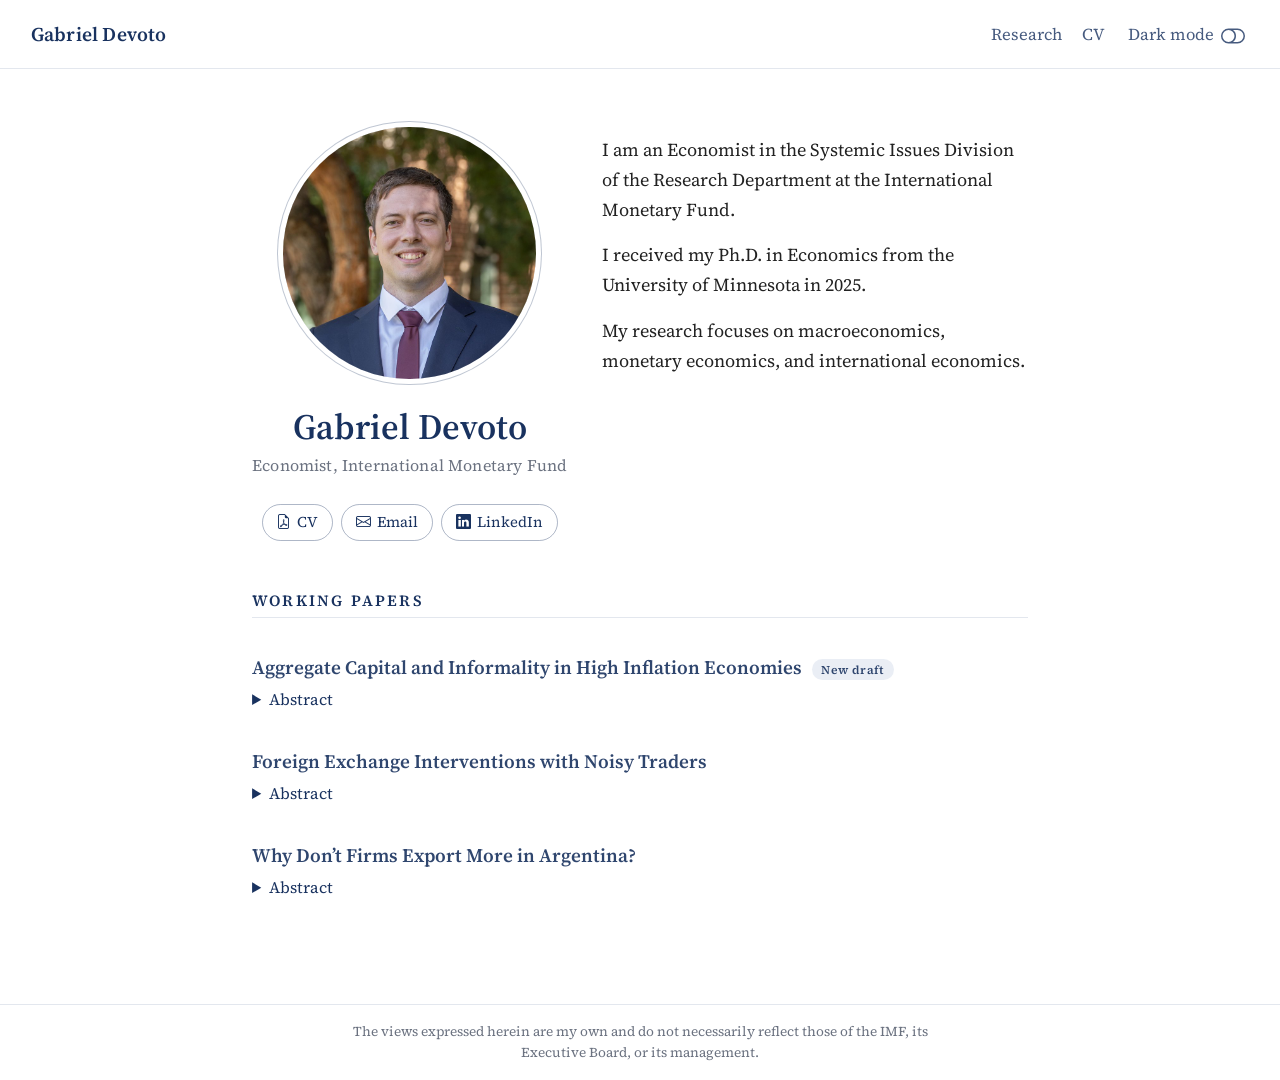
==== index.html @ 104070ec "Built site for gh-pages" ====
<!DOCTYPE html>
<html xmlns="http://www.w3.org/1999/xhtml" lang="en" xml:lang="en"><head>

<meta charset="utf-8">
<meta name="generator" content="quarto-1.10.19">

<meta name="viewport" content="width=device-width, initial-scale=1.0, user-scalable=yes">

<meta name="description" content="Economist at the International Monetary Fund. Research in macroeconomics, monetary economics, and international economics.">

<title>Gabriel Devoto</title>
<style>
/* Default styles provided by pandoc.
** See https://pandoc.org/MANUAL.html#variables-for-html for config info.
*/
span.smallcaps{font-variant: small-caps;}
div.columns{display: flex; gap: 1.5em;}
div.column{flex: auto;}
@media screen {
div.columns{gap: min(4vw, 1.5em);}
div.column{overflow-x: auto;}
}
div.hanging-indent{margin-left: 1.5em; text-indent: -1.5em;}
ul.task-list{list-style: none;}
ul.task-list li input[type="checkbox"] {
  width: 0.8em;
  margin: 0 0.8em 0.2em -1em; /* quarto-specific, see https://github.com/quarto-dev/quarto-cli/issues/4556 */ 
  vertical-align: middle;
}
</style>


<script src="site_libs/quarto-nav/quarto-nav.js"></script>
<script src="site_libs/quarto-nav/headroom.min.js"></script>
<link href="./files/favicon.png" rel="icon" type="image/png">
<script src="site_libs/clipboard/clipboard.min.js"></script>
<script src="site_libs/quarto-html/quarto.js" type="module"></script>
<script src="site_libs/quarto-html/tabsets/tabsets.js" type="module"></script>
<script src="site_libs/quarto-html/popper.min.js"></script>
<script src="site_libs/quarto-html/tippy.umd.min.js"></script>
<link href="site_libs/quarto-html/tippy.css" rel="stylesheet">
<link href="site_libs/quarto-html/quarto-syntax-highlighting-bf27225e3a48a9273f3daa8f8e829971.css" rel="stylesheet" class="quarto-color-scheme" id="quarto-text-highlighting-styles">
<link href="site_libs/quarto-html/quarto-syntax-highlighting-dark-b626d73c4c936ccc3cb08be7d45d1df6.css" rel="stylesheet" class="quarto-color-scheme quarto-color-alternate" id="quarto-text-highlighting-styles">
<link href="site_libs/quarto-html/quarto-syntax-highlighting-bf27225e3a48a9273f3daa8f8e829971.css" rel="stylesheet" class="quarto-color-scheme-extra" id="quarto-text-highlighting-styles">
<script src="site_libs/bootstrap/bootstrap.min.js"></script>
<link href="site_libs/bootstrap/bootstrap-icons.css" rel="stylesheet">
<link href="site_libs/bootstrap/bootstrap-cf695fc1004682069be15db7f756d739.min.css" rel="stylesheet" append-hash="true" class="quarto-color-scheme" id="quarto-bootstrap" data-mode="light">
<link href="site_libs/bootstrap/bootstrap-dark-0b11430e4add852a2f3c5b85a2364f93.min.css" rel="stylesheet" append-hash="true" class="quarto-color-scheme quarto-color-alternate" id="quarto-bootstrap" data-mode="dark">
<link href="site_libs/bootstrap/bootstrap-cf695fc1004682069be15db7f756d739.min.css" rel="stylesheet" append-hash="true" class="quarto-color-scheme-extra" id="quarto-bootstrap" data-mode="light">
<script id="quarto-search-options" type="application/json">{
  "language": {
    "search-no-results-text": "No results",
    "search-matching-documents-text": "matching documents",
    "search-copy-link-title": "Copy link to search",
    "search-hide-matches-text": "Hide additional matches",
    "search-more-match-text": "more match in this document",
    "search-more-matches-text": "more matches in this document",
    "search-clear-button-title": "Clear",
    "search-text-placeholder": "",
    "search-detached-cancel-button-title": "Cancel",
    "search-submit-button-title": "Submit",
    "search-label": "Search"
  }
}</script>


<meta property="og:title" content="Gabriel Devoto">
<meta property="og:description" content="Economist at the International Monetary Fund. Research in macroeconomics, monetary economics, and international economics.">
<meta property="og:image" content="https://gabrieldevoto.com/files/share-card.png">
<meta property="og:site_name" content="Gabriel Devoto">
<meta property="og:image:height" content="630">
<meta property="og:image:width" content="1200">
<meta name="twitter:title" content="Gabriel Devoto">
<meta name="twitter:description" content="Economist at the International Monetary Fund. Research in macroeconomics, monetary economics, and international economics.">
<meta name="twitter:image" content="https://gabrieldevoto.com/files/share-card.png">
<meta name="twitter:image-height" content="630">
<meta name="twitter:image-width" content="1200">
<meta name="twitter:card" content="summary_large_image">
</head>

<body class="nav-fixed fullcontent quarto-light"><script id="quarto-html-before-body" type="application/javascript">
    const toggleBodyColorMode = (bsSheetEl) => {
      const mode = bsSheetEl.getAttribute("data-mode");
      const bodyEl = window.document.querySelector("body");
      if (mode === "dark") {
        bodyEl.classList.add("quarto-dark");
        bodyEl.classList.remove("quarto-light");
      } else {
        bodyEl.classList.add("quarto-light");
        bodyEl.classList.remove("quarto-dark");
      }
    }
    const toggleBodyColorPrimary = () => {
      const bsSheetEl = window.document.querySelector("link#quarto-bootstrap:not([rel=disabled-stylesheet])");
      if (bsSheetEl) {
        toggleBodyColorMode(bsSheetEl);
      }
    }
    const setColorSchemeToggle = (alternate) => {
      const toggles = window.document.querySelectorAll('.quarto-color-scheme-toggle');
      for (let i=0; i < toggles.length; i++) {
        const toggle = toggles[i];
        if (toggle) {
          if (alternate) {
            toggle.classList.add("alternate");
          } else {
            toggle.classList.remove("alternate");
          }
        }
      }
    };
    const toggleColorMode = (alternate) => {
      // Switch the stylesheets
      const primaryStylesheets = window.document.querySelectorAll('link.quarto-color-scheme:not(.quarto-color-alternate)');
      const alternateStylesheets = window.document.querySelectorAll('link.quarto-color-scheme.quarto-color-alternate');
      manageTransitions('#quarto-margin-sidebar .nav-link', false);
      if (alternate) {
        // note: dark is layered on light, we don't disable primary!
        enableStylesheet(alternateStylesheets);
        for (const sheetNode of alternateStylesheets) {
          if (sheetNode.id === "quarto-bootstrap") {
            toggleBodyColorMode(sheetNode);
          }
        }
      } else {
        disableStylesheet(alternateStylesheets);
        enableStylesheet(primaryStylesheets)
        toggleBodyColorPrimary();
      }
      manageTransitions('#quarto-margin-sidebar .nav-link', true);
      // Switch the toggles
      setColorSchemeToggle(alternate)
      // Hack to workaround the fact that safari doesn't
      // properly recolor the scrollbar when toggling (#1455)
      if (navigator.userAgent.indexOf('Safari') > 0 && navigator.userAgent.indexOf('Chrome') == -1) {
        manageTransitions("body", false);
        window.scrollTo(0, 1);
        setTimeout(() => {
          window.scrollTo(0, 0);
          manageTransitions("body", true);
        }, 40);
      }
    }
    const disableStylesheet = (stylesheets) => {
      for (let i=0; i < stylesheets.length; i++) {
        const stylesheet = stylesheets[i];
        stylesheet.rel = 'disabled-stylesheet';
      }
    }
    const enableStylesheet = (stylesheets) => {
      for (let i=0; i < stylesheets.length; i++) {
        const stylesheet = stylesheets[i];
        if(stylesheet.rel !== 'stylesheet') { // for Chrome, which will still FOUC without this check
          stylesheet.rel = 'stylesheet';
        }
      }
    }
    const manageTransitions = (selector, allowTransitions) => {
      const els = window.document.querySelectorAll(selector);
      for (let i=0; i < els.length; i++) {
        const el = els[i];
        if (allowTransitions) {
          el.classList.remove('notransition');
        } else {
          el.classList.add('notransition');
        }
      }
    }
    const isFileUrl = () => {
      return window.location.protocol === 'file:';
    }
    const hasAlternateSentinel = () => {
      let styleSentinel = getColorSchemeSentinel();
      if (styleSentinel !== null) {
        return styleSentinel === "alternate";
      } else {
        return false;
      }
    }
    const setStyleSentinel = (alternate) => {
      const value = alternate ? "alternate" : "default";
      if (!isFileUrl()) {
        window.localStorage.setItem("quarto-color-scheme", value);
      } else {
        localAlternateSentinel = value;
      }
    }
    const getColorSchemeSentinel = () => {
      if (!isFileUrl()) {
        const storageValue = window.localStorage.getItem("quarto-color-scheme");
        return storageValue != null ? storageValue : localAlternateSentinel;
      } else {
        return localAlternateSentinel;
      }
    }
    const toggleGiscusIfUsed = (isAlternate, darkModeDefault) => {
      const baseTheme = document.querySelector('#giscus-base-theme')?.value ?? 'light';
      const alternateTheme = document.querySelector('#giscus-alt-theme')?.value ?? 'dark';
      let newTheme = '';
      if(authorPrefersDark) {
        newTheme = isAlternate ? baseTheme : alternateTheme;
      } else {
        newTheme = isAlternate ? alternateTheme : baseTheme;
      }
      const changeGiscusTheme = () => {
        // From: https://github.com/giscus/giscus/issues/336
        const sendMessage = (message) => {
          const iframe = document.querySelector('iframe.giscus-frame');
          if (!iframe) return;
          iframe.contentWindow.postMessage({ giscus: message }, 'https://giscus.app');
        }
        sendMessage({
          setConfig: {
            theme: newTheme
          }
        });
      }
      const isGiscussLoaded = window.document.querySelector('iframe.giscus-frame') !== null;
      if (isGiscussLoaded) {
        changeGiscusTheme();
      }
    };
    const authorPrefersDark = false;
    const queryPrefersDark = window.matchMedia('(prefers-color-scheme: dark)');
    const darkModeDefault = queryPrefersDark.matches;
      document.querySelector('link#quarto-text-highlighting-styles.quarto-color-scheme-extra').rel = 'disabled-stylesheet';
      document.querySelector('link#quarto-bootstrap.quarto-color-scheme-extra').rel = 'disabled-stylesheet';
    let localAlternateSentinel = darkModeDefault ? 'alternate' : 'default';
    // Dark / light mode switch
    window.quartoToggleColorScheme = () => {
      // Read the current dark / light value
      let toAlternate = !hasAlternateSentinel();
      toggleColorMode(toAlternate);
      setStyleSentinel(toAlternate);
      toggleGiscusIfUsed(toAlternate, darkModeDefault);
      window.dispatchEvent(new Event('resize'));
    };
    queryPrefersDark.addEventListener("change", e => {
      if(window.localStorage.getItem("quarto-color-scheme") !== null)
        return;
      const alternate = e.matches
      toggleColorMode(alternate);
      localAlternateSentinel = e.matches ? 'alternate' : 'default'; // this is used alongside local storage!
      toggleGiscusIfUsed(alternate, darkModeDefault);
    });
    // Switch to dark mode if need be
    if (hasAlternateSentinel()) {
      toggleColorMode(true);
    } else {
      toggleColorMode(false);
    }
  </script>

<div id="quarto-search-results"></div>
  <header id="quarto-header" class="headroom fixed-top">
    <nav class="navbar navbar-expand-lg " data-bs-theme="dark">
      <div class="navbar-container container-fluid">
      <div class="navbar-brand-container mx-auto">
    <a class="navbar-brand" href="./index.html">
    <span class="navbar-title">Gabriel Devoto</span>
    </a>
  </div>
          <button class="navbar-toggler" type="button" data-bs-toggle="collapse" data-bs-target="#navbarCollapse" aria-controls="navbarCollapse" role="menu" aria-expanded="false" aria-label="Toggle navigation" onclick="if (window.quartoToggleHeadroom) { window.quartoToggleHeadroom(); }">
  <span class="navbar-toggler-icon"></span>
</button>
          <div class="collapse navbar-collapse" id="navbarCollapse">
            <ul class="navbar-nav navbar-nav-scroll ms-auto">
  <li class="nav-item">
    <a class="nav-link" href="./index.html#research"> 
<span class="menu-text">Research</span></a>
  </li>  
  <li class="nav-item">
    <a class="nav-link" href="./files/Devoto_CV.pdf"> 
<span class="menu-text">CV</span></a>
  </li>  
</ul>
          </div> <!-- /navcollapse -->
            <div class="quarto-navbar-tools">
  <a href="" class="quarto-color-scheme-toggle quarto-navigation-tool  px-1" onclick="window.quartoToggleColorScheme(); return false;" title="Toggle dark mode"><i class="bi"></i></a>
</div>
      </div> <!-- /container-fluid -->
    </nav>
</header>
<!-- content -->
<div id="quarto-content" class="quarto-container page-columns page-rows-contents page-layout-article page-navbar">
<!-- sidebar -->
<!-- margin-sidebar -->
    
<!-- main -->
<main class="content" id="quarto-document-content">





<div class="quarto-about-trestles">
  <div class="about-entity">
    <img src="files/photo.jpg" class="about-image
  round " style="height: 14em; width: 14em;">
<header id="title-block-header" class="quarto-title-block default">
<div class="quarto-title">
<h1 class="title">Gabriel Devoto</h1>
<p class="subtitle lead">Economist, International Monetary Fund</p>
</div>
<div>
  <div class="description">
    Economist at the International Monetary Fund. Research in macroeconomics, monetary economics, and international economics.
  </div>
</div>
<div class="quarto-title-meta">
  </div>
</header>
    <div class="about-links">
  <a href="/files/Devoto_CV.pdf" class="about-link" rel="" target="">
    <i class="bi bi-file-earmark-pdf"></i>
     <span class="about-link-text">CV</span>
  </a>
  <a href="mailto:gdevoto@imf.org" class="about-link" rel="" target="">
    <i class="bi bi-envelope"></i>
     <span class="about-link-text">Email</span>
  </a>
  <a href="https://www.linkedin.com/in/gabriel-devoto" class="about-link" rel="" target="">
    <i class="bi bi-linkedin"></i>
     <span class="about-link-text">LinkedIn</span>
  </a>
</div>
  </div>
  <div class="about-contents"><div id="about">
<p>I am an Economist in the Systemic Issues Division of the Research Department at the International Monetary Fund.</p>
<p>I received my Ph.D.&nbsp;in Economics from the University of Minnesota in 2025.</p>
<p>My research focuses on macroeconomics, monetary economics, and international economics.</p>
</div></div>
</div>

<section id="research" class="level2">
<h2 data-anchor-id="research">Working Papers</h2>
<section id="aggregate-capital-and-informality-in-high-inflation-economies-new-draft" class="level3">
<h3 data-anchor-id="aggregate-capital-and-informality-in-high-inflation-economies-new-draft"><a href="https://drive.google.com/file/d/1wWmxeWGpGfh-2S6nsYVg4EsDpPeUU4Yw/view">Aggregate Capital and Informality in High Inflation Economies</a> <span class="tag">New draft</span></h3>
<details>
<summary>
Abstract
</summary>
<p>Inflation is widely viewed as a tax on the cash-intensive informal sector, suggesting that inflation discourages informality. I show that the opposite can hold in general equilibrium. Inflation taxes cash holdings, but seigniorage is rebated as lump-sum transfers that do not fully compensate cash-heavy households, who respond by saving less in interest-bearing assets. The resulting contraction in loanable funds raises the cost of capital, which disproportionately hurts capital-intensive formal firms and expands the informal sector through a Stolper-Samuelson mechanism. Cross-country data from 157 countries over 1980-2020 confirm that inflation, financial underdevelopment, and informality form a robust triangle; controlling for credit absorbs 37% of the inflation-informality association. Using the staggered adoption of inflation targeting across 42 countries as quasi-experimental variation, I find that IT reduces informality by 3-4 log points, with inflation falling first, credit expanding over 5-10 years, and informality declining only after 5-15 years. A heterogeneous-agent model with incomplete markets and cash-in-advance constraints delivers an exact sufficient condition for when inflation increases informality, expressed in primitive parameters, and a calibrated version matches the cross-country relationship quantitatively.</p>
</details>
</section>
<section id="foreign-exchange-interventions-with-noisy-traders" class="level3">
<h3 data-anchor-id="foreign-exchange-interventions-with-noisy-traders"><a href="https://drive.google.com/file/d/1Mh8I6JTVbpzV7BcVRfz-9a3JML-yKLLV/view?usp=sharing">Foreign Exchange Interventions with Noisy Traders</a></h3>
<details>
<summary>
Abstract
</summary>
<p>This paper focuses on a Central Bank that seeks to profit from trading against irrational noisy traders but cannot directly observe their positions as they blend in with rational traders that are going against the noise themselves. The optimal strategy for the Central Bank is to trade against the remaining noise partially, but this results in an inefficiently small position size. With complete information, targeting the actual noise is optimal for higher expected profits. If the Central Bank had a prior on the net open position limit of the rational traders, it would target more than the remaining observable noise. I prove that the Central Bank can learn to differentiate actual noise from rational traders by fixing the prior for many periods, computing the sample variance of the observable noise, and comparing it with the actual noise variance. Finally, if rational traders have better information than the Central Bank about the future real exchange rate, intervening in the market may result in negative expected profits, so total inaction may be recommendable.</p>
</details>
</section>
<section id="why-dont-firms-export-more-in-argentina" class="level3">
<h3 data-anchor-id="why-dont-firms-export-more-in-argentina"><a href="https://drive.google.com/file/d/1UkgVfSx5r5jIrnHkDDnFOxoAJ0DdPIlg/view?usp=sharing">Why Don’t Firms Export More in Argentina?</a></h3>
<details>
<summary>
Abstract
</summary>
<p>I document that the increase in prices and not in quantities are driving the rise in the value of exports of goods in Argentina in this century. I also show the country’s poor performance in capital formation, the low value of its market capitalization, and the tendency of consumers to save and firms to borrow in foreign currency. These three forces could help explain why Argentina is not exporting more. To understand the mechanisms, I build a model in which financial constraints and external debt will keep the economy closer relative to the same economy unconstrained. Moreover, this constrained economy allows for multiple equilibria, which could open room for optimal policy intervention. The critical channel driving the results is the low capital creation arising from high real exchange rates and the balance-sheet effect, affecting future consumers’ wages through a decrease in the installed capital and its price, which forces the economy to appreciate in the future to compensate for that drop in income and keep the balance of payments in equilibrium. An economy “trapped” in a bad pace will initially export more due to high real exchange rates. Still, it will eventually be forced out of the international markets due to insufficient capital stock.</p>
</details>



</section>
</section>

</main> <!-- /main -->
<script>
  // Show the email address on hover, for visitors without a mail app
  document.querySelectorAll('a[href^="mailto:"]').forEach(function (a) {
    a.title = a.getAttribute('href').replace('mailto:', '');
  });
</script>
<script id="quarto-html-after-body" type="application/javascript">
  window.document.addEventListener("DOMContentLoaded", function (event) {
    // Ensure there is a toggle, if there isn't float one in the top right
    if (window.document.querySelector('.quarto-color-scheme-toggle') === null) {
      const a = window.document.createElement('a');
      a.classList.add('top-right');
      a.classList.add('quarto-color-scheme-toggle');
      a.href = "";
      a.onclick = function() { try { window.quartoToggleColorScheme(); } catch {} return false; };
      const i = window.document.createElement("i");
      i.classList.add('bi');
      a.appendChild(i);
      window.document.body.appendChild(a);
    }
    setColorSchemeToggle(hasAlternateSentinel())
    const isCodeAnnotation = (el) => {
      for (const clz of el.classList) {
        if (clz.startsWith('code-annotation-')) {                     
          return true;
        }
      }
      return false;
    }
    const onCopySuccess = function(e) {
      // button target
      const button = e.trigger;
      // don't keep focus
      button.blur();
      // flash "checked"
      button.classList.add('code-copy-button-checked');
      var currentTitle = button.getAttribute("title");
      button.setAttribute("title", "Copied!");
      let tooltip;
      if (window.bootstrap) {
        button.setAttribute("data-bs-toggle", "tooltip");
        button.setAttribute("data-bs-placement", "left");
        button.setAttribute("data-bs-title", "Copied!");
        tooltip = new bootstrap.Tooltip(button, 
          { trigger: "manual", 
            customClass: "code-copy-button-tooltip",
            offset: [0, -8]});
        tooltip.show();    
      }
      setTimeout(function() {
        if (tooltip) {
          tooltip.hide();
          button.removeAttribute("data-bs-title");
          button.removeAttribute("data-bs-toggle");
          button.removeAttribute("data-bs-placement");
        }
        button.setAttribute("title", currentTitle);
        button.classList.remove('code-copy-button-checked');
      }, 1000);
      // clear code selection
      e.clearSelection();
    }
    const getTextToCopy = function(trigger) {
      const outerScaffold = trigger.parentElement.cloneNode(true);
      const codeEl = outerScaffold.querySelector('code');
      for (const childEl of codeEl.children) {
        if (isCodeAnnotation(childEl)) {
          childEl.remove();
        }
      }
      return codeEl.innerText;
    }
    const clipboard = new window.ClipboardJS('.code-copy-button:not([data-in-quarto-modal])', {
      text: getTextToCopy
    });
    clipboard.on('success', onCopySuccess);
    if (window.document.getElementById('quarto-embedded-source-code-modal')) {
      const clipboardModal = new window.ClipboardJS('.code-copy-button[data-in-quarto-modal]', {
        text: getTextToCopy,
        container: window.document.getElementById('quarto-embedded-source-code-modal')
      });
      clipboardModal.on('success', onCopySuccess);
    }
      var localhostRegex = new RegExp(/^(?:http|https):\/\/localhost\:?[0-9]*\//);
      var mailtoRegex = new RegExp(/^mailto:/);
        var filterRegex = new RegExp("https:\/\/gabrieldevoto\.com");
      var isInternal = (href) => {
          return filterRegex.test(href) || localhostRegex.test(href) || mailtoRegex.test(href);
      }
      // Inspect non-navigation links and adorn them if external
     var links = window.document.querySelectorAll('a[href]:not(.nav-link):not(.navbar-brand):not(.toc-action):not(.sidebar-link):not(.sidebar-item-toggle):not(.pagination-link):not(.no-external):not([aria-hidden]):not(.dropdown-item):not(.quarto-navigation-tool):not(.about-link)');
      for (var i=0; i<links.length; i++) {
        const link = links[i];
        if (!isInternal(link.href)) {
          // undo the damage that might have been done by quarto-nav.js in the case of
          // links that we want to consider external
          if (link.dataset.originalHref !== undefined) {
            link.href = link.dataset.originalHref;
          }
        }
      }
    function tippyHover(el, contentFn, onTriggerFn, onUntriggerFn) {
      const config = {
        allowHTML: true,
        maxWidth: 500,
        delay: 100,
        arrow: false,
        appendTo: function(el) {
            return el.parentElement;
        },
        interactive: true,
        interactiveBorder: 10,
        theme: 'quarto',
        placement: 'bottom-start',
      };
      if (contentFn) {
        config.content = contentFn;
      }
      if (onTriggerFn) {
        config.onTrigger = onTriggerFn;
      }
      if (onUntriggerFn) {
        config.onUntrigger = onUntriggerFn;
      }
      window.tippy(el, config); 
    }
    const noterefs = window.document.querySelectorAll('a[role="doc-noteref"]');
    for (var i=0; i<noterefs.length; i++) {
      const ref = noterefs[i];
      tippyHover(ref, function() {
        // use id or data attribute instead here
        let href = ref.getAttribute('data-footnote-href') || ref.getAttribute('href');
        try { href = new URL(href).hash; } catch {}
        const id = href.replace(/^#\/?/, "");
        const note = window.document.getElementById(id);
        if (note) {
          return note.innerHTML;
        } else {
          return "";
        }
      });
    }
    const xrefs = window.document.querySelectorAll('a.quarto-xref');
    const processXRef = (id, note) => {
      // Strip column container classes
      const stripColumnClz = (el) => {
        el.classList.remove("page-full", "page-columns");
        if (el.children) {
          for (const child of el.children) {
            stripColumnClz(child);
          }
        }
      }
      stripColumnClz(note)
      if (id === null || id.startsWith('sec-')) {
        // Special case sections, only their first couple elements
        const container = document.createElement("div");
        if (note.children && note.children.length > 2) {
          container.appendChild(note.children[0].cloneNode(true));
          for (let i = 1; i < note.children.length; i++) {
            const child = note.children[i];
            if (child.tagName === "P" && child.innerText === "") {
              continue;
            } else {
              container.appendChild(child.cloneNode(true));
              break;
            }
          }
          if (window.Quarto?.typesetMath) {
            window.Quarto.typesetMath(container);
          }
          return container.innerHTML
        } else {
          if (window.Quarto?.typesetMath) {
            window.Quarto.typesetMath(note);
          }
          return note.innerHTML;
        }
      } else {
        // Remove any anchor links if they are present
        const anchorLink = note.querySelector('a.anchorjs-link');
        if (anchorLink) {
          anchorLink.remove();
        }
        if (window.Quarto?.typesetMath) {
          window.Quarto.typesetMath(note);
        }
        if (note.classList.contains("callout")) {
          return note.outerHTML;
        } else {
          return note.innerHTML;
        }
      }
    }
    for (var i=0; i<xrefs.length; i++) {
      const xref = xrefs[i];
      tippyHover(xref, undefined, function(instance) {
        instance.disable();
        let url = xref.getAttribute('href');
        let hash = undefined; 
        if (url.startsWith('#')) {
          hash = url;
        } else {
          try { hash = new URL(url).hash; } catch {}
        }
        if (hash) {
          const id = hash.replace(/^#\/?/, "");
          const note = window.document.getElementById(id);
          if (note !== null) {
            try {
              const html = processXRef(id, note.cloneNode(true));
              instance.setContent(html);
            } finally {
              instance.enable();
              instance.show();
            }
          } else {
            // See if we can fetch this
            fetch(url.split('#')[0])
            .then(res => res.text())
            .then(html => {
              const parser = new DOMParser();
              const htmlDoc = parser.parseFromString(html, "text/html");
              const note = htmlDoc.getElementById(id);
              if (note !== null) {
                const html = processXRef(id, note);
                instance.setContent(html);
              } 
            }).finally(() => {
              instance.enable();
              instance.show();
            });
          }
        } else {
          // See if we can fetch a full url (with no hash to target)
          // This is a special case and we should probably do some content thinning / targeting
          fetch(url)
          .then(res => res.text())
          .then(html => {
            const parser = new DOMParser();
            const htmlDoc = parser.parseFromString(html, "text/html");
            const note = htmlDoc.querySelector('main.content');
            if (note !== null) {
              // This should only happen for chapter cross references
              // (since there is no id in the URL)
              // remove the first header
              if (note.children.length > 0 && note.children[0].tagName === "HEADER") {
                note.children[0].remove();
              }
              const html = processXRef(null, note);
              instance.setContent(html);
            } 
          }).finally(() => {
            instance.enable();
            instance.show();
          });
        }
      }, function(instance) {
      });
    }
        let selectedAnnoteEl;
        const selectorForAnnotation = ( cell, annotation) => {
          let cellAttr = 'data-code-cell="' + cell + '"';
          let lineAttr = 'data-code-annotation="' +  annotation + '"';
          const selector = 'span[' + cellAttr + '][' + lineAttr + ']';
          return selector;
        }
        const selectCodeLines = (annoteEl) => {
          const doc = window.document;
          const targetCell = annoteEl.getAttribute("data-target-cell");
          const targetAnnotation = annoteEl.getAttribute("data-target-annotation");
          const annoteSpan = window.document.querySelector(selectorForAnnotation(targetCell, targetAnnotation));
          const lines = annoteSpan.getAttribute("data-code-lines").split(",");
          const lineIds = lines.map((line) => {
            return targetCell + "-" + line;
          })
          let top = null;
          let height = null;
          let parent = null;
          if (lineIds.length > 0) {
              //compute the position of the single el (top and bottom and make a div)
              const el = window.document.getElementById(lineIds[0]);
              top = el.offsetTop;
              height = el.offsetHeight;
              parent = el.parentElement.parentElement;
            if (lineIds.length > 1) {
              const lastEl = window.document.getElementById(lineIds[lineIds.length - 1]);
              const bottom = lastEl.offsetTop + lastEl.offsetHeight;
              height = bottom - top;
            }
            if (top !== null && height !== null && parent !== null) {
              // cook up a div (if necessary) and position it 
              let div = window.document.getElementById("code-annotation-line-highlight");
              if (div === null) {
                div = window.document.createElement("div");
                div.setAttribute("id", "code-annotation-line-highlight");
                div.style.position = 'absolute';
                parent.appendChild(div);
              }
              div.style.top = top - 2 + "px";
              div.style.height = height + 4 + "px";
              div.style.left = 0;
              let gutterDiv = window.document.getElementById("code-annotation-line-highlight-gutter");
              if (gutterDiv === null) {
                gutterDiv = window.document.createElement("div");
                gutterDiv.setAttribute("id", "code-annotation-line-highlight-gutter");
                gutterDiv.style.position = 'absolute';
                const codeCell = window.document.getElementById(targetCell);
                const gutter = codeCell.querySelector('.code-annotation-gutter');
                gutter.appendChild(gutterDiv);
              }
              gutterDiv.style.top = top - 2 + "px";
              gutterDiv.style.height = height + 4 + "px";
            }
            selectedAnnoteEl = annoteEl;
          }
        };
        const unselectCodeLines = () => {
          const elementsIds = ["code-annotation-line-highlight", "code-annotation-line-highlight-gutter"];
          elementsIds.forEach((elId) => {
            const div = window.document.getElementById(elId);
            if (div) {
              div.remove();
            }
          });
          selectedAnnoteEl = undefined;
        };
          // Handle positioning of the toggle
      window.addEventListener(
        "resize",
        throttle(() => {
          elRect = undefined;
          if (selectedAnnoteEl) {
            selectCodeLines(selectedAnnoteEl);
          }
        }, 10)
      );
      function throttle(fn, ms) {
      let throttle = false;
      let timer;
        return (...args) => {
          if(!throttle) { // first call gets through
              fn.apply(this, args);
              throttle = true;
          } else { // all the others get throttled
              if(timer) clearTimeout(timer); // cancel #2
              timer = setTimeout(() => {
                fn.apply(this, args);
                timer = throttle = false;
              }, ms);
          }
        };
      }
        // Attach click handler to the DT
        const annoteDls = window.document.querySelectorAll('dt[data-target-cell]');
        for (const annoteDlNode of annoteDls) {
          annoteDlNode.addEventListener('click', (event) => {
            const clickedEl = event.target;
            if (clickedEl !== selectedAnnoteEl) {
              unselectCodeLines();
              const activeEl = window.document.querySelector('dt[data-target-cell].code-annotation-active');
              if (activeEl) {
                activeEl.classList.remove('code-annotation-active');
              }
              selectCodeLines(clickedEl);
              clickedEl.classList.add('code-annotation-active');
            } else {
              // Unselect the line
              unselectCodeLines();
              clickedEl.classList.remove('code-annotation-active');
            }
          });
        }
    const findCites = (el) => {
      const parentEl = el.parentElement;
      if (parentEl) {
        const cites = parentEl.dataset.cites;
        if (cites) {
          return {
            el,
            cites: cites.split(' ')
          };
        } else {
          return findCites(el.parentElement)
        }
      } else {
        return undefined;
      }
    };
    var bibliorefs = window.document.querySelectorAll('a[role="doc-biblioref"]');
    for (var i=0; i<bibliorefs.length; i++) {
      const ref = bibliorefs[i];
      const citeInfo = findCites(ref);
      if (citeInfo) {
        tippyHover(citeInfo.el, function() {
          var popup = window.document.createElement('div');
          citeInfo.cites.forEach(function(cite) {
            var citeDiv = window.document.createElement('div');
            citeDiv.classList.add('hanging-indent');
            citeDiv.classList.add('csl-entry');
            var biblioDiv = window.document.getElementById('ref-' + cite);
            if (biblioDiv) {
              citeDiv.innerHTML = biblioDiv.innerHTML;
            }
            popup.appendChild(citeDiv);
          });
          return popup.innerHTML;
        });
      }
    }
  });
  </script>
</div> <!-- /content -->
<footer class="footer">
  <div class="nav-footer">
    <div class="nav-footer-left">
      &nbsp;
    </div>   
    <div class="nav-footer-center">
<p>The views expressed herein are my own and do not necessarily reflect those of the IMF, its Executive Board, or its management.</p>
</div>
    <div class="nav-footer-right">
      &nbsp;
    </div>
  </div>
</footer>




</body></html>
---- site_libs/quarto-html/tippy.css ----
.tippy-box[data-animation=fade][data-state=hidden]{opacity:0}[data-tippy-root]{max-width:calc(100vw - 10px)}.tippy-box{position:relative;background-color:#333;color:#fff;border-radius:4px;font-size:14px;line-height:1.4;white-space:normal;outline:0;transition-property:transform,visibility,opacity}.tippy-box[data-placement^=top]>.tippy-arrow{bottom:0}.tippy-box[data-placement^=top]>.tippy-arrow:before{bottom:-7px;left:0;border-width:8px 8px 0;border-top-color:initial;transform-origin:center top}.tippy-box[data-placement^=bottom]>.tippy-arrow{top:0}.tippy-box[data-placement^=bottom]>.tippy-arrow:before{top:-7px;left:0;border-width:0 8px 8px;border-bottom-color:initial;transform-origin:center bottom}.tippy-box[data-placement^=left]>.tippy-arrow{right:0}.tippy-box[data-placement^=left]>.tippy-arrow:before{border-width:8px 0 8px 8px;border-left-color:initial;right:-7px;transform-origin:center left}.tippy-box[data-placement^=right]>.tippy-arrow{left:0}.tippy-box[data-placement^=right]>.tippy-arrow:before{left:-7px;border-width:8px 8px 8px 0;border-right-color:initial;transform-origin:center right}.tippy-box[data-inertia][data-state=visible]{transition-timing-function:cubic-bezier(.54,1.5,.38,1.11)}.tippy-arrow{width:16px;height:16px;color:#333}.tippy-arrow:before{content:"";position:absolute;border-color:transparent;border-style:solid}.tippy-content{position:relative;padding:5px 9px;z-index:1}
---- site_libs/quarto-html/quarto-syntax-highlighting-bf27225e3a48a9273f3daa8f8e829971.css ----
/* quarto syntax highlight colors */
:root {
  --quarto-hl-ot-color: #003B4F;
  --quarto-hl-at-color: #657422;
  --quarto-hl-ss-color: #20794D;
  --quarto-hl-an-color: #5E5E5E;
  --quarto-hl-fu-color: #4758AB;
  --quarto-hl-st-color: #20794D;
  --quarto-hl-cf-color: #003B4F;
  --quarto-hl-op-color: #5E5E5E;
  --quarto-hl-er-color: #AD0000;
  --quarto-hl-bn-color: #AD0000;
  --quarto-hl-al-color: #AD0000;
  --quarto-hl-va-color: #111111;
  --quarto-hl-bu-color: inherit;
  --quarto-hl-ex-color: inherit;
  --quarto-hl-pp-color: #AD0000;
  --quarto-hl-in-color: #5E5E5E;
  --quarto-hl-vs-color: #20794D;
  --quarto-hl-wa-color: #5E5E5E;
  --quarto-hl-do-color: #5E5E5E;
  --quarto-hl-im-color: #00769E;
  --quarto-hl-ch-color: #20794D;
  --quarto-hl-dt-color: #AD0000;
  --quarto-hl-fl-color: #AD0000;
  --quarto-hl-co-color: #5E5E5E;
  --quarto-hl-cv-color: #5E5E5E;
  --quarto-hl-cn-color: #8f5902;
  --quarto-hl-sc-color: #5E5E5E;
  --quarto-hl-dv-color: #AD0000;
  --quarto-hl-kw-color: #003B4F;
}

/* other quarto variables */
:root {
  --quarto-font-monospace: SFMono-Regular, Menlo, Monaco, Consolas, "Liberation Mono", "Courier New", monospace;
}

/* syntax highlight based on Pandoc's rules */
pre > code.sourceCode > span {
  color: #003B4F;
}

code.sourceCode > span {
  color: #003B4F;
}

div.sourceCode,
div.sourceCode pre.sourceCode {
  color: #003B4F;
}

/* Normal */
code span {
  color: #003B4F;
}

/* Alert */
code span.al {
  color: #AD0000;
  font-style: inherit;
}

/* Annotation */
code span.an {
  color: #5E5E5E;
  font-style: inherit;
}

/* Attribute */
code span.at {
  color: #657422;
  font-style: inherit;
}

/* BaseN */
code span.bn {
  color: #AD0000;
  font-style: inherit;
}

/* BuiltIn */
code span.bu {
  font-style: inherit;
}

/* ControlFlow */
code span.cf {
  color: #003B4F;
  font-weight: bold;
  font-style: inherit;
}

/* Char */
code span.ch {
  color: #20794D;
  font-style: inherit;
}

/* Constant */
code span.cn {
  color: #8f5902;
  font-style: inherit;
}

/* Comment */
code span.co {
  color: #5E5E5E;
  font-style: inherit;
}

/* CommentVar */
code span.cv {
  color: #5E5E5E;
  font-style: italic;
}

/* Documentation */
code span.do {
  color: #5E5E5E;
  font-style: italic;
}

/* DataType */
code span.dt {
  color: #AD0000;
  font-style: inherit;
}

/* DecVal */
code span.dv {
  color: #AD0000;
  font-style: inherit;
}

/* Error */
code span.er {
  color: #AD0000;
  font-style: inherit;
}

/* Extension */
code span.ex {
  font-style: inherit;
}

/* Float */
code span.fl {
  color: #AD0000;
  font-style: inherit;
}

/* Function */
code span.fu {
  color: #4758AB;
  font-style: inherit;
}

/* Import */
code span.im {
  color: #00769E;
  font-style: inherit;
}

/* Information */
code span.in {
  color: #5E5E5E;
  font-style: inherit;
}

/* Keyword */
code span.kw {
  color: #003B4F;
  font-weight: bold;
  font-style: inherit;
}

/* Operator */
code span.op {
  color: #5E5E5E;
  font-style: inherit;
}

/* Other */
code span.ot {
  color: #003B4F;
  font-style: inherit;
}

/* Preprocessor */
code span.pp {
  color: #AD0000;
  font-style: inherit;
}

/* SpecialChar */
code span.sc {
  color: #5E5E5E;
  font-style: inherit;
}

/* SpecialString */
code span.ss {
  color: #20794D;
  font-style: inherit;
}

/* String */
code span.st {
  color: #20794D;
  font-style: inherit;
}

/* Variable */
code span.va {
  color: #111111;
  font-style: inherit;
}

/* VerbatimString */
code span.vs {
  color: #20794D;
  font-style: inherit;
}

/* Warning */
code span.wa {
  color: #5E5E5E;
  font-style: italic;
}

.prevent-inlining {
  content: "</";
}

/*# sourceMappingURL=8be38f48d34c45af72792cbd699585e7.css.map */
---- site_libs/quarto-html/quarto-syntax-highlighting-dark-b626d73c4c936ccc3cb08be7d45d1df6.css ----
/* quarto syntax highlight colors */
:root {
  --quarto-hl-al-color: #f07178;
  --quarto-hl-an-color: #d4d0ab;
  --quarto-hl-at-color: #00e0e0;
  --quarto-hl-bn-color: #d4d0ab;
  --quarto-hl-bu-color: #abe338;
  --quarto-hl-ch-color: #abe338;
  --quarto-hl-co-color: #f8f8f2;
  --quarto-hl-cv-color: #ffd700;
  --quarto-hl-cn-color: #ffd700;
  --quarto-hl-cf-color: #ffa07a;
  --quarto-hl-dt-color: #ffa07a;
  --quarto-hl-dv-color: #d4d0ab;
  --quarto-hl-do-color: #f8f8f2;
  --quarto-hl-er-color: #f07178;
  --quarto-hl-ex-color: #00e0e0;
  --quarto-hl-fl-color: #d4d0ab;
  --quarto-hl-fu-color: #ffa07a;
  --quarto-hl-im-color: #abe338;
  --quarto-hl-in-color: #d4d0ab;
  --quarto-hl-kw-color: #ffa07a;
  --quarto-hl-op-color: #ffa07a;
  --quarto-hl-ot-color: #00e0e0;
  --quarto-hl-pp-color: #dcc6e0;
  --quarto-hl-re-color: #00e0e0;
  --quarto-hl-sc-color: #abe338;
  --quarto-hl-ss-color: #abe338;
  --quarto-hl-st-color: #abe338;
  --quarto-hl-va-color: #00e0e0;
  --quarto-hl-vs-color: #abe338;
  --quarto-hl-wa-color: #dcc6e0;
}

/* other quarto variables */
:root {
  --quarto-font-monospace: SFMono-Regular, Menlo, Monaco, Consolas, "Liberation Mono", "Courier New", monospace;
}

/* syntax highlight based on Pandoc's rules */
pre > code.sourceCode > span {
  color: #f8f8f2;
}

code.sourceCode > span {
  color: #f8f8f2;
}

div.sourceCode,
div.sourceCode pre.sourceCode {
  color: #f8f8f2;
}

/* Normal */
code span {
  color: #f8f8f2;
}

/* Alert */
code span.al {
  color: #f07178;
}

/* Annotation */
code span.an {
  color: #d4d0ab;
}

/* Attribute */
code span.at {
  color: #00e0e0;
}

/* BaseN */
code span.bn {
  color: #d4d0ab;
}

/* BuiltIn */
code span.bu {
  color: #abe338;
}

/* ControlFlow */
code span.cf {
  font-weight: bold;
  color: #ffa07a;
}

/* Char */
code span.ch {
  color: #abe338;
}

/* Constant */
code span.cn {
  color: #ffd700;
}

/* Comment */
code span.co {
  font-style: italic;
  color: #f8f8f2;
}

/* CommentVar */
code span.cv {
  color: #ffd700;
}

/* Documentation */
code span.do {
  color: #f8f8f2;
}

/* DataType */
code span.dt {
  color: #ffa07a;
}

/* DecVal */
code span.dv {
  color: #d4d0ab;
}

/* Error */
code span.er {
  color: #f07178;
  text-decoration: underline;
}

/* Extension */
code span.ex {
  font-weight: bold;
  color: #00e0e0;
}

/* Float */
code span.fl {
  color: #d4d0ab;
}

/* Function */
code span.fu {
  color: #ffa07a;
}

/* Import */
code span.im {
  color: #abe338;
}

/* Information */
code span.in {
  color: #d4d0ab;
}

/* Keyword */
code span.kw {
  font-weight: bold;
  color: #ffa07a;
}

/* Operator */
code span.op {
  color: #ffa07a;
}

/* Other */
code span.ot {
  color: #00e0e0;
}

/* Preprocessor */
code span.pp {
  color: #dcc6e0;
}

/* RegionMarker */
code span.re {
  background-color: #f8f8f2;
  color: #00e0e0;
}

/* SpecialChar */
code span.sc {
  color: #abe338;
}

/* SpecialString */
code span.ss {
  color: #abe338;
}

/* String */
code span.st {
  color: #abe338;
}

/* Variable */
code span.va {
  color: #00e0e0;
}

/* VerbatimString */
code span.vs {
  color: #abe338;
}

/* Warning */
code span.wa {
  color: #dcc6e0;
}

.prevent-inlining {
  content: "</";
}

/*# sourceMappingURL=a269c63e8167c3ae395728e86feb0848.css.map */
---- site_libs/quarto-html/quarto-syntax-highlighting-bf27225e3a48a9273f3daa8f8e829971.css ----
/* quarto syntax highlight colors */
:root {
  --quarto-hl-ot-color: #003B4F;
  --quarto-hl-at-color: #657422;
  --quarto-hl-ss-color: #20794D;
  --quarto-hl-an-color: #5E5E5E;
  --quarto-hl-fu-color: #4758AB;
  --quarto-hl-st-color: #20794D;
  --quarto-hl-cf-color: #003B4F;
  --quarto-hl-op-color: #5E5E5E;
  --quarto-hl-er-color: #AD0000;
  --quarto-hl-bn-color: #AD0000;
  --quarto-hl-al-color: #AD0000;
  --quarto-hl-va-color: #111111;
  --quarto-hl-bu-color: inherit;
  --quarto-hl-ex-color: inherit;
  --quarto-hl-pp-color: #AD0000;
  --quarto-hl-in-color: #5E5E5E;
  --quarto-hl-vs-color: #20794D;
  --quarto-hl-wa-color: #5E5E5E;
  --quarto-hl-do-color: #5E5E5E;
  --quarto-hl-im-color: #00769E;
  --quarto-hl-ch-color: #20794D;
  --quarto-hl-dt-color: #AD0000;
  --quarto-hl-fl-color: #AD0000;
  --quarto-hl-co-color: #5E5E5E;
  --quarto-hl-cv-color: #5E5E5E;
  --quarto-hl-cn-color: #8f5902;
  --quarto-hl-sc-color: #5E5E5E;
  --quarto-hl-dv-color: #AD0000;
  --quarto-hl-kw-color: #003B4F;
}

/* other quarto variables */
:root {
  --quarto-font-monospace: SFMono-Regular, Menlo, Monaco, Consolas, "Liberation Mono", "Courier New", monospace;
}

/* syntax highlight based on Pandoc's rules */
pre > code.sourceCode > span {
  color: #003B4F;
}

code.sourceCode > span {
  color: #003B4F;
}

div.sourceCode,
div.sourceCode pre.sourceCode {
  color: #003B4F;
}

/* Normal */
code span {
  color: #003B4F;
}

/* Alert */
code span.al {
  color: #AD0000;
  font-style: inherit;
}

/* Annotation */
code span.an {
  color: #5E5E5E;
  font-style: inherit;
}

/* Attribute */
code span.at {
  color: #657422;
  font-style: inherit;
}

/* BaseN */
code span.bn {
  color: #AD0000;
  font-style: inherit;
}

/* BuiltIn */
code span.bu {
  font-style: inherit;
}

/* ControlFlow */
code span.cf {
  color: #003B4F;
  font-weight: bold;
  font-style: inherit;
}

/* Char */
code span.ch {
  color: #20794D;
  font-style: inherit;
}

/* Constant */
code span.cn {
  color: #8f5902;
  font-style: inherit;
}

/* Comment */
code span.co {
  color: #5E5E5E;
  font-style: inherit;
}

/* CommentVar */
code span.cv {
  color: #5E5E5E;
  font-style: italic;
}

/* Documentation */
code span.do {
  color: #5E5E5E;
  font-style: italic;
}

/* DataType */
code span.dt {
  color: #AD0000;
  font-style: inherit;
}

/* DecVal */
code span.dv {
  color: #AD0000;
  font-style: inherit;
}

/* Error */
code span.er {
  color: #AD0000;
  font-style: inherit;
}

/* Extension */
code span.ex {
  font-style: inherit;
}

/* Float */
code span.fl {
  color: #AD0000;
  font-style: inherit;
}

/* Function */
code span.fu {
  color: #4758AB;
  font-style: inherit;
}

/* Import */
code span.im {
  color: #00769E;
  font-style: inherit;
}

/* Information */
code span.in {
  color: #5E5E5E;
  font-style: inherit;
}

/* Keyword */
code span.kw {
  color: #003B4F;
  font-weight: bold;
  font-style: inherit;
}

/* Operator */
code span.op {
  color: #5E5E5E;
  font-style: inherit;
}

/* Other */
code span.ot {
  color: #003B4F;
  font-style: inherit;
}

/* Preprocessor */
code span.pp {
  color: #AD0000;
  font-style: inherit;
}

/* SpecialChar */
code span.sc {
  color: #5E5E5E;
  font-style: inherit;
}

/* SpecialString */
code span.ss {
  color: #20794D;
  font-style: inherit;
}

/* String */
code span.st {
  color: #20794D;
  font-style: inherit;
}

/* Variable */
code span.va {
  color: #111111;
  font-style: inherit;
}

/* VerbatimString */
code span.vs {
  color: #20794D;
  font-style: inherit;
}

/* Warning */
code span.wa {
  color: #5E5E5E;
  font-style: italic;
}

.prevent-inlining {
  content: "</";
}

/*# sourceMappingURL=8be38f48d34c45af72792cbd699585e7.css.map */
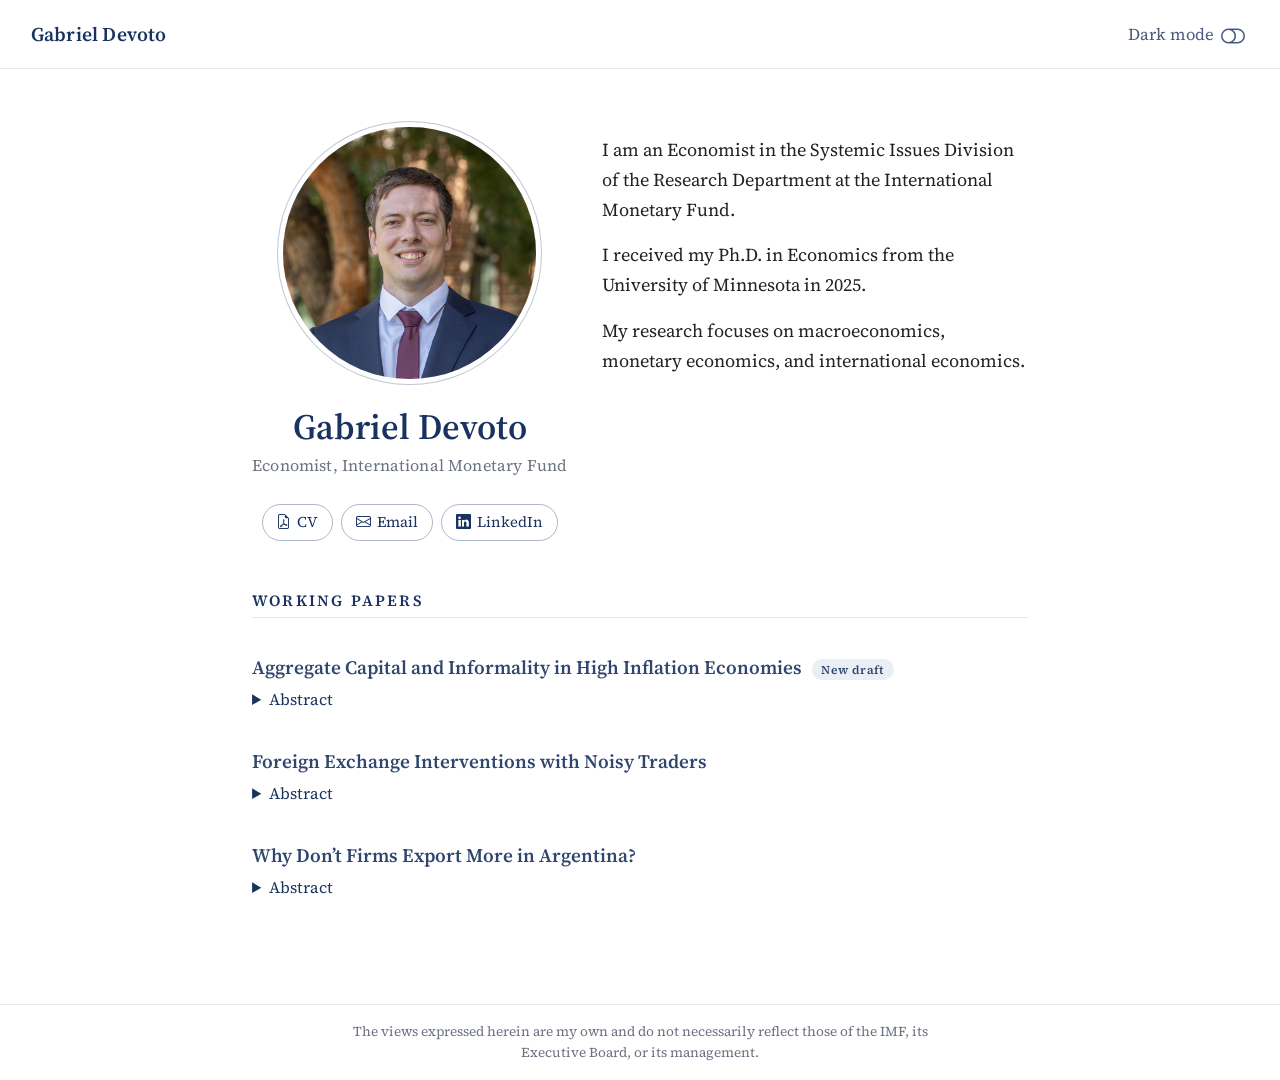
==== commit b96fbb39: "Built site for gh-pages" ====
--- a/index.html
+++ b/index.html
@@ -44,9 +44,9 @@
 <link href="site_libs/quarto-html/quarto-syntax-highlighting-bf27225e3a48a9273f3daa8f8e829971.css" rel="stylesheet" class="quarto-color-scheme-extra" id="quarto-text-highlighting-styles">
 <script src="site_libs/bootstrap/bootstrap.min.js"></script>
 <link href="site_libs/bootstrap/bootstrap-icons.css" rel="stylesheet">
-<link href="site_libs/bootstrap/bootstrap-cf695fc1004682069be15db7f756d739.min.css" rel="stylesheet" append-hash="true" class="quarto-color-scheme" id="quarto-bootstrap" data-mode="light">
-<link href="site_libs/bootstrap/bootstrap-dark-0b11430e4add852a2f3c5b85a2364f93.min.css" rel="stylesheet" append-hash="true" class="quarto-color-scheme quarto-color-alternate" id="quarto-bootstrap" data-mode="dark">
-<link href="site_libs/bootstrap/bootstrap-cf695fc1004682069be15db7f756d739.min.css" rel="stylesheet" append-hash="true" class="quarto-color-scheme-extra" id="quarto-bootstrap" data-mode="light">
+<link href="site_libs/bootstrap/bootstrap-332f1078d0cd795cce9a5d2735352330.min.css" rel="stylesheet" append-hash="true" class="quarto-color-scheme" id="quarto-bootstrap" data-mode="light">
+<link href="site_libs/bootstrap/bootstrap-dark-288f56e9a4b963a28005524da531d3d7.min.css" rel="stylesheet" append-hash="true" class="quarto-color-scheme quarto-color-alternate" id="quarto-bootstrap" data-mode="dark">
+<link href="site_libs/bootstrap/bootstrap-332f1078d0cd795cce9a5d2735352330.min.css" rel="stylesheet" append-hash="true" class="quarto-color-scheme-extra" id="quarto-bootstrap" data-mode="light">
 <script id="quarto-search-options" type="application/json">{
   "language": {
     "search-no-results-text": "No results",
@@ -260,22 +260,7 @@
     <span class="navbar-title">Gabriel Devoto</span>
     </a>
   </div>
-          <button class="navbar-toggler" type="button" data-bs-toggle="collapse" data-bs-target="#navbarCollapse" aria-controls="navbarCollapse" role="menu" aria-expanded="false" aria-label="Toggle navigation" onclick="if (window.quartoToggleHeadroom) { window.quartoToggleHeadroom(); }">
-  <span class="navbar-toggler-icon"></span>
-</button>
-          <div class="collapse navbar-collapse" id="navbarCollapse">
-            <ul class="navbar-nav navbar-nav-scroll ms-auto">
-  <li class="nav-item">
-    <a class="nav-link" href="./index.html#research"> 
-<span class="menu-text">Research</span></a>
-  </li>  
-  <li class="nav-item">
-    <a class="nav-link" href="./files/Devoto_CV.pdf"> 
-<span class="menu-text">CV</span></a>
-  </li>  
-</ul>
-          </div> <!-- /navcollapse -->
-            <div class="quarto-navbar-tools">
+        <div class="quarto-navbar-tools tools-end">
   <a href="" class="quarto-color-scheme-toggle quarto-navigation-tool  px-1" onclick="window.quartoToggleColorScheme(); return false;" title="Toggle dark mode"><i class="bi"></i></a>
 </div>
       </div> <!-- /container-fluid -->
